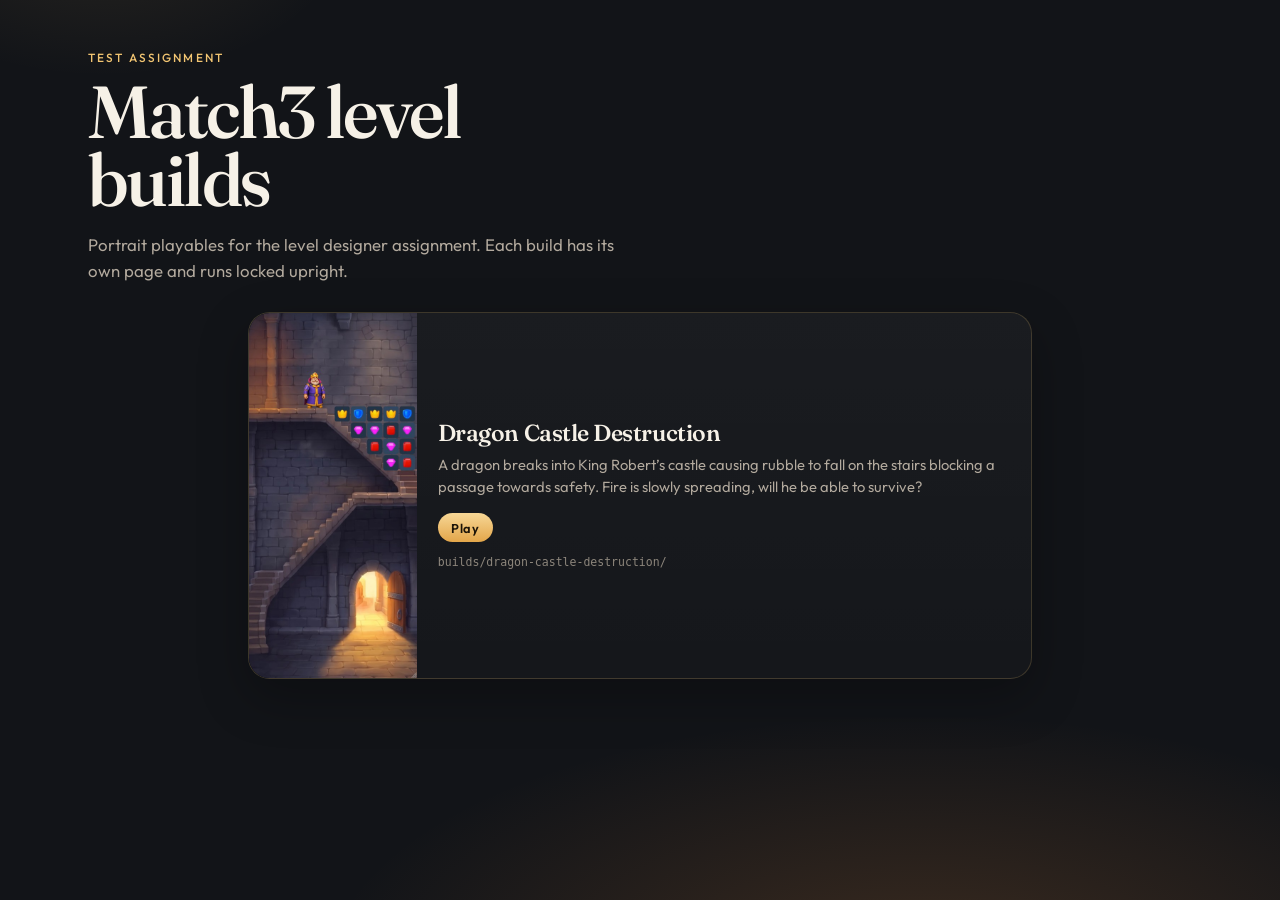
==== index.html @ bfbef65f "Add a portrait-locked gallery for match3 assignment builds. Co-authored-by: Cursor <cursoragent@curs" ====
<!DOCTYPE html>
<html lang="en">
<head>
  <meta charset="utf-8">
  <meta name="viewport" content="width=device-width, initial-scale=1">
  <meta name="color-scheme" content="dark">
  <meta name="theme-color" content="#121418">
  <title>Match3 Test Assignment Builds</title>
  <link rel="icon" href="favicon.svg" type="image/svg+xml">
  <link rel="preconnect" href="https://fonts.googleapis.com">
  <link rel="preconnect" href="https://fonts.gstatic.com" crossorigin>
  <link href="https://fonts.googleapis.com/css2?family=Fraunces:opsz,wght@9..144,560;9..144,640&family=Outfit:wght@380;500;600&display=swap" rel="stylesheet">
  <link rel="stylesheet" href="styles.css">
</head>
<body class="catalog-page">
  <header class="site-header">
    <p class="eyebrow">Test assignment</p>
    <h1>Match3 level builds</h1>
    <p class="lede">Portrait playables for the level designer assignment. Each build has its own page and runs locked upright.</p>
  </header>
  <main id="catalog" class="catalog" aria-label="Builds"></main>
  <script src="builds.js"></script>
  <script src="catalog.js"></script>
</body>
</html>
---- styles.css ----
:root {
  --bg: #121418;
  --ink: #f6f1e7;
  --muted: #b3aa9e;
  --gold: #f2c572;
  --ember: #e3893c;
  --serif: "Fraunces", "Iowan Old Style", Palatino, "Palatino Linotype", serif;
  --sans: "Outfit", "Avenir Next", "Segoe UI", sans-serif;
}

* {
  box-sizing: border-box;
}

html {
  color-scheme: dark;
}

body {
  margin: 0;
}

.catalog-page {
  min-height: 100vh;
  color: var(--ink);
  font-family: var(--sans);
  font-weight: 380;
  background:
    radial-gradient(90% 55% at 72% 108%, rgba(227, 137, 60, 0.2), transparent 52%),
    radial-gradient(42% 36% at 8% -8%, rgba(242, 197, 114, 0.09), transparent 46%),
    var(--bg);
}

.site-header {
  max-width: 72rem;
  margin: 0 auto;
  padding: 3.15rem 1.5rem 1.5rem;
}

.eyebrow {
  margin: 0 0 0.8rem;
  color: var(--gold);
  font-size: 0.74rem;
  font-weight: 500;
  letter-spacing: 0.18em;
  text-transform: uppercase;
}

.site-header h1 {
  margin: 0;
  max-width: 12ch;
  font-family: var(--serif);
  font-size: clamp(2.7rem, 6vw, 4.6rem);
  font-weight: 560;
  letter-spacing: -0.035em;
  line-height: 0.92;
}

.lede {
  max-width: 34rem;
  margin: 1.15rem 0 0;
  color: var(--muted);
  font-size: 1.05rem;
  line-height: 1.55;
}

.catalog {
  display: flex;
  flex-direction: column;
  gap: 1.15rem;
  max-width: 52rem;
  margin: 0 auto;
  padding: 0.25rem 1.5rem 2.5rem;
}

.card {
  display: grid;
  grid-template-columns: 10.5rem minmax(0, 1fr);
  overflow: hidden;
  color: inherit;
  text-decoration: none;
  background: linear-gradient(180deg, rgba(255, 255, 255, 0.035), rgba(255, 255, 255, 0.015));
  border: 1px solid rgba(242, 197, 114, 0.18);
  border-radius: 1.35rem;
  box-shadow: 0 18px 50px rgba(0, 0, 0, 0.28);
  transition: transform 160ms ease, border-color 160ms ease, box-shadow 160ms ease;
}

.card:hover {
  transform: translateY(-4px);
  border-color: rgba(242, 197, 114, 0.55);
  box-shadow: 0 22px 60px rgba(0, 0, 0, 0.38);
}

.card:focus-visible {
  outline: 2px solid var(--gold);
  outline-offset: 3px;
}

.cover {
  display: block;
  min-height: 14.5rem;
  overflow: hidden;
  background: #0c0e12;
}

.cover img {
  display: block;
  width: 100%;
  height: 100%;
  object-fit: cover;
  object-position: center 30%;
}

.card-body {
  display: flex;
  flex-direction: column;
  align-items: flex-start;
  justify-content: center;
  padding: 1.15rem 1.3rem 1.2rem;
}

.card-body h2 {
  margin: 0;
  font-family: var(--serif);
  font-size: 1.45rem;
  font-weight: 560;
  letter-spacing: -0.02em;
  line-height: 1.1;
}

.card-body p {
  margin: 0.55rem 0 0;
  color: var(--muted);
  font-size: 0.92rem;
  line-height: 1.45;
}

.play {
  display: inline-flex;
  margin-top: 1rem;
  padding: 0.42rem 0.85rem;
  color: #1c1408;
  background: linear-gradient(180deg, #f7d796, #e3a64a);
  border-radius: 999px;
  font-size: 0.8rem;
  font-weight: 600;
  letter-spacing: 0.03em;
}

.path {
  margin-top: 0.75rem;
  color: #8c857b;
  font-family: ui-monospace, "Cascadia Code", "Segoe UI Mono", monospace;
  font-size: 0.72rem;
  line-height: 1.4;
  word-break: break-all;
}

.empty {
  color: var(--muted);
}

.play-page {
  height: 100vh;
  height: 100dvh;
  overflow: hidden;
  color: var(--ink);
  font-family: var(--sans);
  background:
    radial-gradient(80% 60% at 50% 100%, rgba(227, 137, 60, 0.16), transparent 55%),
    #0d0f13;
}

.play-page .back {
  position: fixed;
  top: max(0.75rem, env(safe-area-inset-top));
  left: max(0.75rem, env(safe-area-inset-left));
  z-index: 5;
  padding: 0.4rem 0.7rem;
  color: var(--ink);
  background: rgba(18, 20, 24, 0.72);
  border: 1px solid rgba(242, 197, 114, 0.28);
  border-radius: 999px;
  font-size: 0.78rem;
  font-weight: 500;
  letter-spacing: 0.02em;
  text-decoration: none;
  backdrop-filter: blur(8px);
}

.play-page .back:hover {
  border-color: rgba(242, 197, 114, 0.7);
}

.play-page .back:focus-visible {
  outline: 2px solid var(--gold);
  outline-offset: 3px;
}

.stage {
  width: min(100vw, calc(100vh * 9 / 16));
  width: min(100vw, calc(100dvh * 9 / 16));
  height: 100vh;
  height: 100dvh;
  margin: 0 auto;
  background: #000;
  box-shadow:
    0 0 0 1px rgba(242, 197, 114, 0.22),
    0 30px 80px rgba(0, 0, 0, 0.45);
}

.stage iframe {
  display: block;
  width: 100%;
  height: 100%;
  border: 0;
  background: #000;
}

@media (orientation: portrait) {
  .stage {
    width: 100vw;
    height: 100vh;
    height: 100dvh;
    box-shadow: none;
  }
}

.rotate-gate {
  display: none;
}

@media (orientation: landscape) and (pointer: coarse) and (max-height: 520px) {
  .stage,
  .play-page .back {
    display: none;
  }

  .rotate-gate {
    position: fixed;
    inset: 0;
    z-index: 20;
    display: flex;
    flex-direction: column;
    align-items: center;
    justify-content: center;
    gap: 0.35rem;
    padding: 1.5rem;
    text-align: center;
    background:
      radial-gradient(70% 50% at 50% 100%, rgba(227, 137, 60, 0.2), transparent 55%),
      #121418;
  }
}

.phone {
  width: 58px;
  height: 96px;
  margin-bottom: 0.85rem;
  border: 2px solid var(--gold);
  border-radius: 12px;
  position: relative;
}

.phone::after {
  content: "";
  position: absolute;
  bottom: 8px;
  left: 50%;
  width: 20px;
  height: 3px;
  background: var(--gold);
  border-radius: 2px;
  transform: translateX(-50%);
}

.rotate-gate h1 {
  margin: 0;
  font-family: var(--serif);
  font-size: 1.8rem;
  font-weight: 560;
}

.rotate-gate p {
  max-width: 18rem;
  margin: 0.35rem 0 0;
  color: var(--muted);
  font-size: 0.95rem;
  line-height: 1.45;
}

@media (max-width: 720px) {
  .site-header {
    padding: 2.4rem 1.15rem 1.4rem;
  }

  .catalog {
    padding-inline: 1.15rem;
  }

  .card {
    grid-template-columns: 7.75rem minmax(0, 1fr);
  }

  .cover {
    min-height: 12.5rem;
  }

  .card-body {
    padding: 0.9rem 0.95rem 1rem;
  }

  .card-body h2 {
    font-size: 1.2rem;
  }

  .path {
    display: none;
  }
}

@media (prefers-reduced-motion: reduce) {
  .card {
    transition: none;
  }
}
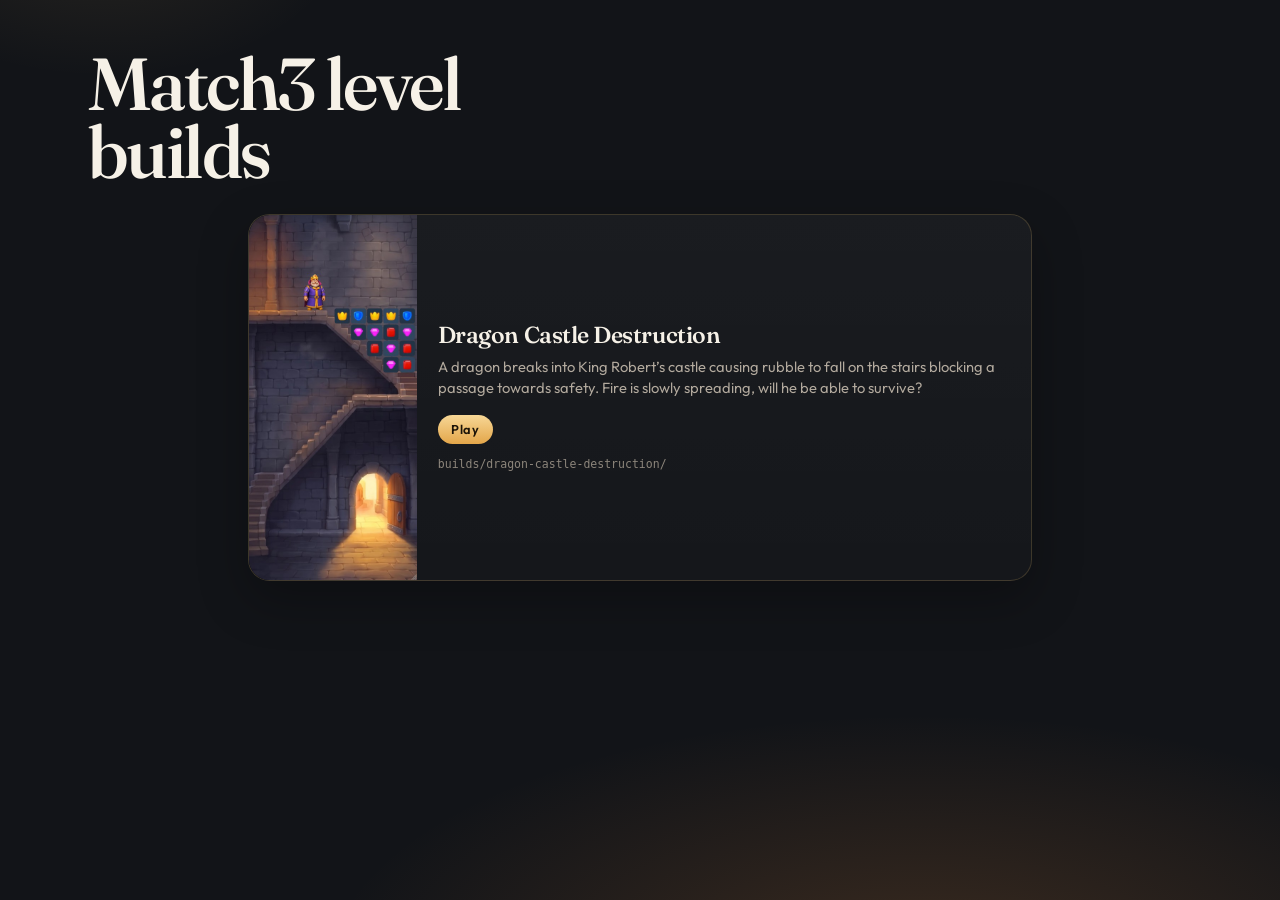
==== commit 3d0acfa9: "Remove the intro lines from the build list page. Co-authored-by: Cursor <cursoragent@cursor.com>" ====
--- a/index.html
+++ b/index.html
@@ -1,5 +1,6 @@
 <!DOCTYPE html>
 <html lang="en">
+
 <head>
   <meta charset="utf-8">
   <meta name="viewport" content="width=device-width, initial-scale=1">
@@ -9,17 +10,19 @@
   <link rel="icon" href="favicon.svg" type="image/svg+xml">
   <link rel="preconnect" href="https://fonts.googleapis.com">
   <link rel="preconnect" href="https://fonts.gstatic.com" crossorigin>
-  <link href="https://fonts.googleapis.com/css2?family=Fraunces:opsz,wght@9..144,560;9..144,640&family=Outfit:wght@380;500;600&display=swap" rel="stylesheet">
+  <link
+    href="https://fonts.googleapis.com/css2?family=Fraunces:opsz,wght@9..144,560;9..144,640&family=Outfit:wght@380;500;600&display=swap"
+    rel="stylesheet">
   <link rel="stylesheet" href="styles.css">
 </head>
+
 <body class="catalog-page">
   <header class="site-header">
-    <p class="eyebrow">Test assignment</p>
     <h1>Match3 level builds</h1>
-    <p class="lede">Portrait playables for the level designer assignment. Each build has its own page and runs locked upright.</p>
   </header>
   <main id="catalog" class="catalog" aria-label="Builds"></main>
   <script src="builds.js"></script>
   <script src="catalog.js"></script>
 </body>
+
 </html>
--- a/styles.css
+++ b/styles.css
@@ -162,6 +162,9 @@
 }
 
 .play-page {
+  display: flex;
+  align-items: center;
+  justify-content: center;
   height: 100vh;
   height: 100dvh;
   overflow: hidden;
@@ -199,11 +202,12 @@
 }
 
 .stage {
-  width: min(100vw, calc(100vh * 9 / 16));
-  width: min(100vw, calc(100dvh * 9 / 16));
-  height: 100vh;
-  height: 100dvh;
-  margin: 0 auto;
+  --play-pad: 16px;
+  --play-ratio: calc(471 / 1024);
+  width: min(calc(100vw - 2 * var(--play-pad)), calc((100vh - 2 * var(--play-pad)) * var(--play-ratio)));
+  width: min(calc(100vw - 2 * var(--play-pad)), calc((100dvh - 2 * var(--play-pad)) * var(--play-ratio)));
+  height: min(calc(100vh - 2 * var(--play-pad)), calc((100vw - 2 * var(--play-pad)) / var(--play-ratio)));
+  height: min(calc(100dvh - 2 * var(--play-pad)), calc((100vw - 2 * var(--play-pad)) / var(--play-ratio)));
   background: #000;
   box-shadow:
     0 0 0 1px rgba(242, 197, 114, 0.22),
@@ -218,7 +222,7 @@
   background: #000;
 }
 
-@media (orientation: portrait) {
+@media (orientation: portrait) and (pointer: coarse) {
   .stage {
     width: 100vw;
     height: 100vh;
